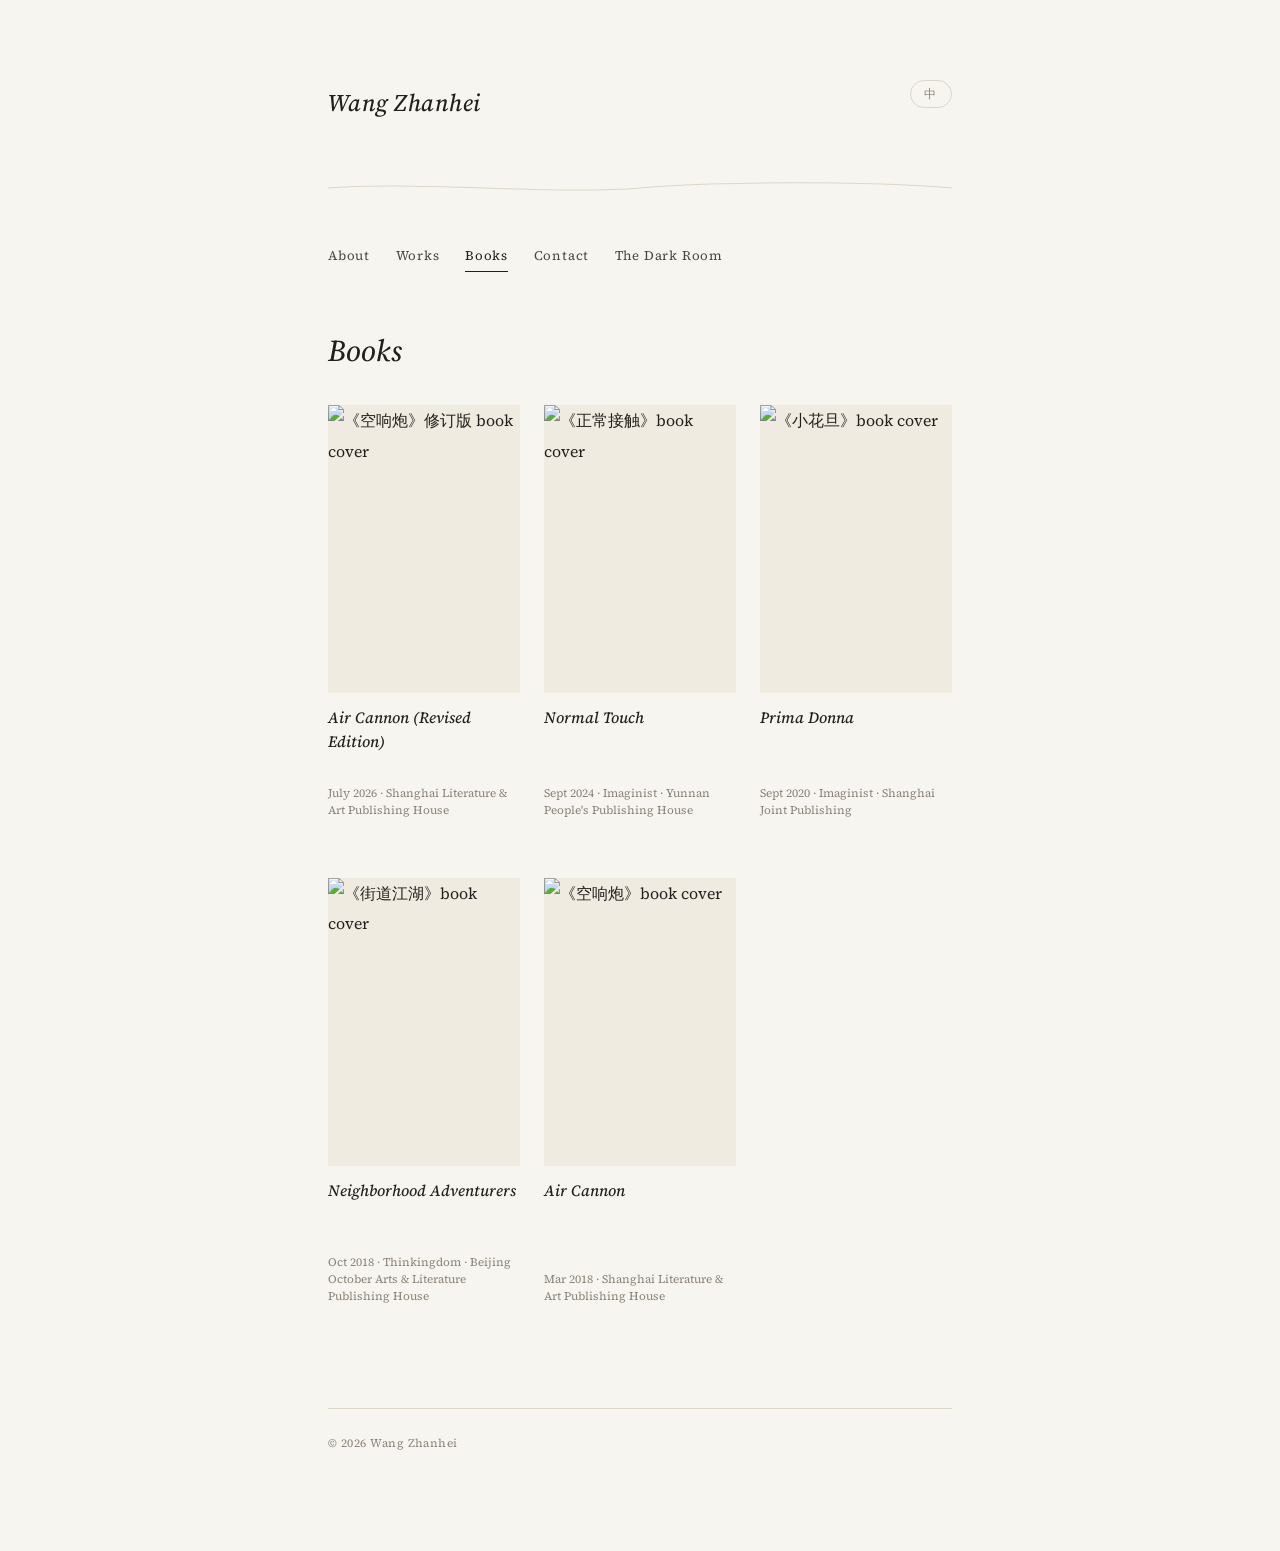
==== books.html @ 77643c08 "Add files via upload" ====
<!DOCTYPE html>
<html lang="en">
<head>
<meta charset="UTF-8">
<meta name="viewport" content="width=device-width, initial-scale=1.0">
<title>文集 · Books — 王占黑</title>
<meta name="description" content="王占黑已出版的小说集：空响炮、街道江湖、小花旦、正常接触。">
<link rel="stylesheet" href="style.css">
</head>
<body class="lang-en">
<div class="wrap">

  <header class="site-header">
    <h2 class="site-name"><a href="index.html"><span class="zh">王占黑</span><span class="en">Wang Zhanhei</span></a></h2>
    <button class="lang-toggle" type="button" aria-label="切换到中文">中</button>
  </header>

  <div class="ripple" aria-hidden="true">
    <svg viewBox="0 0 400 14" preserveAspectRatio="none" xmlns="http://www.w3.org/2000/svg">
      <path d="M0,7 C25,0 75,14 100,7 S175,0 200,7 S275,14 300,7 S375,0 400,7 M400,7 C425,0 475,14 500,7 S575,0 600,7 S675,14 700,7 S775,0 800,7" fill="none" stroke="currentColor" stroke-width="1"/>
    </svg>
  </div>

  <nav class="main-nav">
    <a href="index.html"><span class="zh">关于</span><span class="en">About</span></a>
    <a href="works.html"><span class="zh">作品</span><span class="en">Works</span></a>
    <a href="books.html" class="active"><span class="zh">文集</span><span class="en">Books</span></a>
    <a href="contact.html"><span class="zh">联系</span><span class="en">Contact</span></a>
    <a href="extra.html"><span class="zh">小黑屋</span><span class="en">The Dark Room</span></a>
  </nav>

  <main>
    <h1><span class="zh">文集</span><span class="en">Books</span></h1>

    <ul class="book-grid">
      <li class="book-card">
        <div class="book-cover"><img src="images/kongxiangpao-2026-hd.jpg" alt="《空响炮》修订版 book cover"></div>
        <p class="book-title">
          <span class="zh">《空响炮》（修订版）</span>
          <span class="en">Air Cannon (Revised Edition)</span>
        </p>
        <p class="book-meta">
          <span class="zh">2026年7月 · 上海文艺出版社</span>
          <span class="en">July 2026 · Shanghai Literature &amp; Art Publishing House</span>
        </p>
      </li>
      <li class="book-card">
        <div class="book-cover"><img src="images/zhengchangjiechu-2024-flat.png" alt="《正常接触》book cover"></div>
        <p class="book-title">
          <span class="zh">《正常接触》</span>
          <span class="en">Normal Touch</span>
        </p>
        <p class="book-meta">
          <span class="zh">2024年9月 · 理想国 · 云南人民出版社</span>
          <span class="en">Sept 2024 · Imaginist · Yunnan People's Publishing House</span>
        </p>
      </li>
      <li class="book-card">
        <div class="book-cover"><img src="images/xiaohuadan-2020.jpg" alt="《小花旦》book cover"></div>
        <p class="book-title">
          <span class="zh">《小花旦》</span>
          <span class="en">Prima Donna</span>
        </p>
        <p class="book-meta">
          <span class="zh">2020年9月 · 理想国 · 上海三联书店</span>
          <span class="en">Sept 2020 · Imaginist · Shanghai Joint Publishing</span>
        </p>
      </li>
      <li class="book-card">
        <div class="book-cover"><img src="images/jiedaojianghu-2018.jpg" alt="《街道江湖》book cover"></div>
        <p class="book-title">
          <span class="zh">《街道江湖》</span>
          <span class="en">Neighborhood Adventurers</span>
        </p>
        <p class="book-meta">
          <span class="zh">2018年10月 · 新经典 · 北京十月文艺出版社</span>
          <span class="en">Oct 2018 · Thinkingdom · Beijing October Arts &amp; Literature Publishing House</span>
        </p>
      </li>
      <li class="book-card">
        <div class="book-cover"><img src="images/kongxiangpao-2018.jpg" alt="《空响炮》book cover"></div>
        <p class="book-title">
          <span class="zh">《空响炮》</span>
          <span class="en">Air Cannon</span>
        </p>
        <p class="book-meta">
          <span class="zh">2018年3月 · 上海文艺出版社</span>
          <span class="en">Mar 2018 · Shanghai Literature &amp; Art Publishing House</span>
        </p>
      </li>
    </ul>
  </main>

  <footer class="site-footer">
    <span class="zh">© 2026 王占黑</span>
    <span class="en">© 2026 Wang Zhanhei</span>
  </footer>

</div>
<script src="script.js"></script>
</body>
</html>
---- style.css ----
/* ============================================================
   清水 — personal writer site
   Palette: paper #F7F5EF · ink #21201C · celadon #5C7A6E
   ============================================================ */

@import url('https://fonts.googleapis.com/css2?family=Newsreader:ital,wght@0,400;0,500;1,400&family=Noto+Serif+SC:wght@400;500;600&family=Source+Serif+4:ital,wght@0,400;1,400&family=Inter:wght@400;500&display=swap');

:root {
  --paper: #F7F5EF;
  --paper-deep: #EFEBE0;
  --ink: #21201C;
  --ink-soft: #4A4740;
  --stone: #8B8579;
  --rule: #DDD7C8;
  --celadon: #5C7A6E;
  --celadon-deep: #46594F;

  --serif-zh: 'Noto Serif SC', serif;
  --serif-en: 'Source Serif 4', serif;
  --display-zh: 'Noto Serif SC', serif;
  --display-en: 'Newsreader', serif;
  --sans: 'Inter', -apple-system, sans-serif;
}

* { box-sizing: border-box; }

html { scroll-behavior: smooth; }

body {
  margin: 0;
  background: var(--paper);
  color: var(--ink);
  font-family: var(--serif-zh);
  line-height: 1.9;
  -webkit-font-smoothing: antialiased;
  text-rendering: optimizeLegibility;
}

body :lang(en), body .en-text { font-family: var(--serif-en); }

::selection { background: var(--celadon); color: var(--paper); }

a {
  color: inherit;
  text-decoration: none;
}

/* ---------- language toggle logic ---------- */
.zh, .en { }
body.lang-zh .en { display: none; }
body.lang-en .zh { display: none; }
body.lang-en { font-family: var(--serif-en); }

/* ---------- layout shell ---------- */
.wrap {
  max-width: 680px;
  margin: 0 auto;
  padding: 5rem 1.75rem 6rem;
}

/* ---------- header ---------- */
.site-header {
  display: flex;
  justify-content: space-between;
  align-items: flex-start;
  margin-bottom: 3.25rem;
  gap: 1rem;
}

.site-name {
  font-family: var(--display-zh);
  font-size: 1.5rem;
  font-weight: 600;
  letter-spacing: 0.02em;
  margin: 0;
}
body.lang-en .site-name { font-family: var(--display-en); font-weight: 500; font-style: italic; }

.site-name a { display: inline-block; }

.lang-toggle {
  font-family: var(--sans);
  font-size: 0.72rem;
  letter-spacing: 0.08em;
  color: var(--stone);
  border: 1px solid var(--rule);
  border-radius: 999px;
  padding: 0.32rem 0.85rem;
  cursor: pointer;
  background: transparent;
  white-space: nowrap;
  transition: border-color 0.2s ease, color 0.2s ease;
}
.lang-toggle:hover { border-color: var(--celadon); color: var(--celadon-deep); }
.lang-toggle:focus-visible { outline: 2px solid var(--celadon); outline-offset: 2px; }

/* ---------- ripple divider — the signature element ---------- */
.ripple {
  width: 100%;
  height: 14px;
  margin: 0 0 3rem;
  overflow: hidden;
  color: var(--rule);
}
.ripple svg { display: block; width: 200%; height: 14px; animation: ripple-drift 16s linear infinite; }
@media (prefers-reduced-motion: reduce) { .ripple svg { animation: none; } }
@keyframes ripple-drift { from { transform: translateX(0); } to { transform: translateX(-50%); } }

/* ---------- nav ---------- */
nav.main-nav {
  display: flex;
  flex-wrap: wrap;
  gap: 1.6rem;
  margin-bottom: 3.5rem;
  font-family: var(--sans);
  font-size: 0.82rem;
  letter-spacing: 0.06em;
}
nav.main-nav a {
  color: var(--ink-soft);
  padding-bottom: 3px;
  border-bottom: 1px solid transparent;
  transition: border-color 0.2s ease, color 0.2s ease;
}
nav.main-nav a:hover,
nav.main-nav a:focus-visible { color: var(--celadon-deep); border-bottom-color: var(--celadon); }
nav.main-nav a.active { color: var(--ink); border-bottom-color: var(--ink); }

/* ---------- typography ---------- */
h1 {
  font-family: var(--display-zh);
  font-size: 1.9rem;
  font-weight: 600;
  line-height: 1.5;
  margin: 0 0 1.75rem;
}
body.lang-en h1 { font-family: var(--display-en); font-weight: 500; font-style: italic; }

p { margin: 0 0 1.4rem; font-size: 1.02rem; color: var(--ink); }
p.lede { color: var(--ink-soft); }

.section-title {
  font-family: var(--sans);
  font-size: 0.75rem;
  letter-spacing: 0.14em;
  text-transform: uppercase;
  color: var(--stone);
  margin: 3rem 0 1.4rem;
}
.section-title:first-of-type { margin-top: 0; }

/* ---------- works / essays list ---------- */
.entry-list { list-style: none; margin: 0; padding: 0; }
.entry {
  padding: 1.5rem 0;
  border-top: 1px solid var(--rule);
}
.entry:last-child { padding-bottom: 0; }
.entry-head {
  display: flex;
  justify-content: space-between;
  align-items: baseline;
  gap: 1rem;
  flex-wrap: wrap;
}
.entry-title {
  font-family: var(--display-zh);
  font-size: 1.15rem;
  font-weight: 600;
}
body.lang-en .entry-title { font-family: var(--display-en); font-weight: 500; font-style: italic; }
.entry-title a:hover, .entry-title a:focus-visible { color: var(--celadon-deep); }
.entry-meta {
  font-family: var(--sans);
  font-size: 0.75rem;
  letter-spacing: 0.05em;
  color: var(--stone);
  white-space: nowrap;
}
.entry-desc { margin-top: 0.5rem; color: var(--ink-soft); font-size: 0.97rem; }

/* ---------- about: headshot ---------- */
.headshot-wrap {
  margin: 0 0 2.5rem;
}
.headshot-wrap img {
  width: 100%;
  max-width: 320px;
  height: auto;
  display: block;
  border-radius: 2px;
}
.photo-credit {
  font-family: var(--sans);
  font-size: 0.7rem;
  letter-spacing: 0.04em;
  color: var(--stone);
  margin-top: 0.5rem;
}

/* ---------- books grid (文集) — uniform cover size, aligned text ---------- */
.book-grid {
  display: grid;
  grid-template-columns: repeat(auto-fill, minmax(150px, 1fr));
  gap: 2.25rem 1.5rem;
  list-style: none;
  margin: 0;
  padding: 0;
  align-items: stretch;
}
.book-card {
  display: flex;
  flex-direction: column;
  height: 100%;
}
.book-cover {
  width: 100%;
  aspect-ratio: 2 / 3;
  overflow: hidden;
  background: var(--paper-deep);
}
.book-card img {
  width: 100%;
  height: 100%;
  object-fit: cover;
  display: block;
}
.book-title {
  font-family: var(--display-zh);
  font-weight: 600;
  font-size: 0.98rem;
  line-height: 1.4;
  margin-top: 0.85rem;
  min-height: 2.75rem;
}
body.lang-en .book-title { font-family: var(--display-en); font-weight: 500; font-style: italic; }
.book-meta {
  font-family: var(--sans);
  font-size: 0.72rem;
  color: var(--stone);
  margin-top: auto;
  padding-top: 0.5rem;
  line-height: 1.5;
}

/* ---------- dark room (小黑屋) ---------- */
.dr-block {
  margin-bottom: 2.75rem;
  padding-bottom: 2.75rem;
  border-bottom: 1px solid var(--rule);
}
.dr-block:last-child { border-bottom: none; margin-bottom: 0; padding-bottom: 0; }
.dr-photo-grid {
  display: grid;
  grid-template-columns: repeat(auto-fill, minmax(130px, 1fr));
  gap: 0.85rem;
}
.dr-photo-grid .ph {
  aspect-ratio: 4 / 5;
  background: var(--paper-deep);
  border: 1px solid var(--rule);
  display: flex;
  align-items: center;
  justify-content: center;
  font-family: var(--sans);
  font-size: 0.68rem;
  color: var(--stone);
  text-align: center;
  padding: 0.5rem;
}
.guestbook-note {
  border: 1px solid var(--rule);
  padding: 1.5rem;
  font-family: var(--sans);
  font-size: 0.85rem;
  color: var(--stone);
  text-align: center;
}

/* ---------- guestbook form ---------- */
.gb-form { display: flex; flex-direction: column; gap: 1.25rem; max-width: 480px; }
.gb-field { display: flex; flex-direction: column; gap: 0.4rem; }
.gb-field label {
  font-family: var(--sans);
  font-size: 0.72rem;
  letter-spacing: 0.08em;
  text-transform: uppercase;
  color: var(--stone);
}
.gb-field input,
.gb-field textarea {
  font-family: var(--serif-zh);
  font-size: 0.98rem;
  color: var(--ink);
  background: transparent;
  border: none;
  border-bottom: 1px solid var(--rule);
  padding: 0.5rem 0.1rem;
  outline: none;
  transition: border-color 0.2s ease;
  resize: vertical;
}
body.lang-en .gb-field input,
body.lang-en .gb-field textarea { font-family: var(--serif-en); }
.gb-field input:focus,
.gb-field textarea:focus { border-color: var(--celadon); }
.gb-field textarea { min-height: 6rem; }
.gb-submit {
  align-self: flex-start;
  font-family: var(--sans);
  font-size: 0.78rem;
  letter-spacing: 0.08em;
  color: var(--ink);
  border: 1px solid var(--ink);
  border-radius: 999px;
  padding: 0.5rem 1.4rem;
  background: transparent;
  cursor: pointer;
  transition: background 0.2s ease, color 0.2s ease, border-color 0.2s ease;
}
.gb-submit:hover { background: var(--celadon); border-color: var(--celadon); color: var(--paper); }
.gb-submit:disabled { opacity: 0.5; cursor: default; }
.gb-status {
  font-family: var(--sans);
  font-size: 0.82rem;
  color: var(--celadon-deep);
  display: none;
}
.gb-status.show { display: block; }
.gb-status.error { color: #a3453b; }
.gb-hidden { position: absolute; left: -9999px; top: -9999px; }
.gb-hint {
  font-family: var(--sans);
  font-size: 0.72rem;
  color: var(--stone);
  margin-top: 0.75rem;
}

/* ---------- contact ---------- */
.contact-list { list-style: none; margin: 0; padding: 0; }
.contact-list li {
  padding: 1rem 0;
  border-top: 1px solid var(--rule);
  display: flex;
  justify-content: space-between;
  gap: 1rem;
  flex-wrap: wrap;
}
.contact-list li:last-child { border-bottom: 1px solid var(--rule); }
.contact-label {
  font-family: var(--sans);
  font-size: 0.75rem;
  letter-spacing: 0.08em;
  color: var(--stone);
  text-transform: uppercase;
}
.contact-value a { border-bottom: 1px solid var(--rule); transition: border-color 0.2s ease, color 0.2s ease; }
.contact-value a:hover, .contact-value a:focus-visible { color: var(--celadon-deep); border-color: var(--celadon); }

/* ---------- footer ---------- */
footer.site-footer {
  margin-top: 5rem;
  padding-top: 1.5rem;
  border-top: 1px solid var(--rule);
  font-family: var(--sans);
  font-size: 0.72rem;
  letter-spacing: 0.04em;
  color: var(--stone);
}

/* ---------- focus ---------- */
a:focus-visible { outline: 2px solid var(--celadon); outline-offset: 2px; border-radius: 2px; }

/* ---------- responsive ---------- */
@media (max-width: 540px) {
  .wrap { padding: 3.25rem 1.25rem 4rem; }
  .site-header { flex-direction: row; align-items: center; }
  h1 { font-size: 1.6rem; }
}
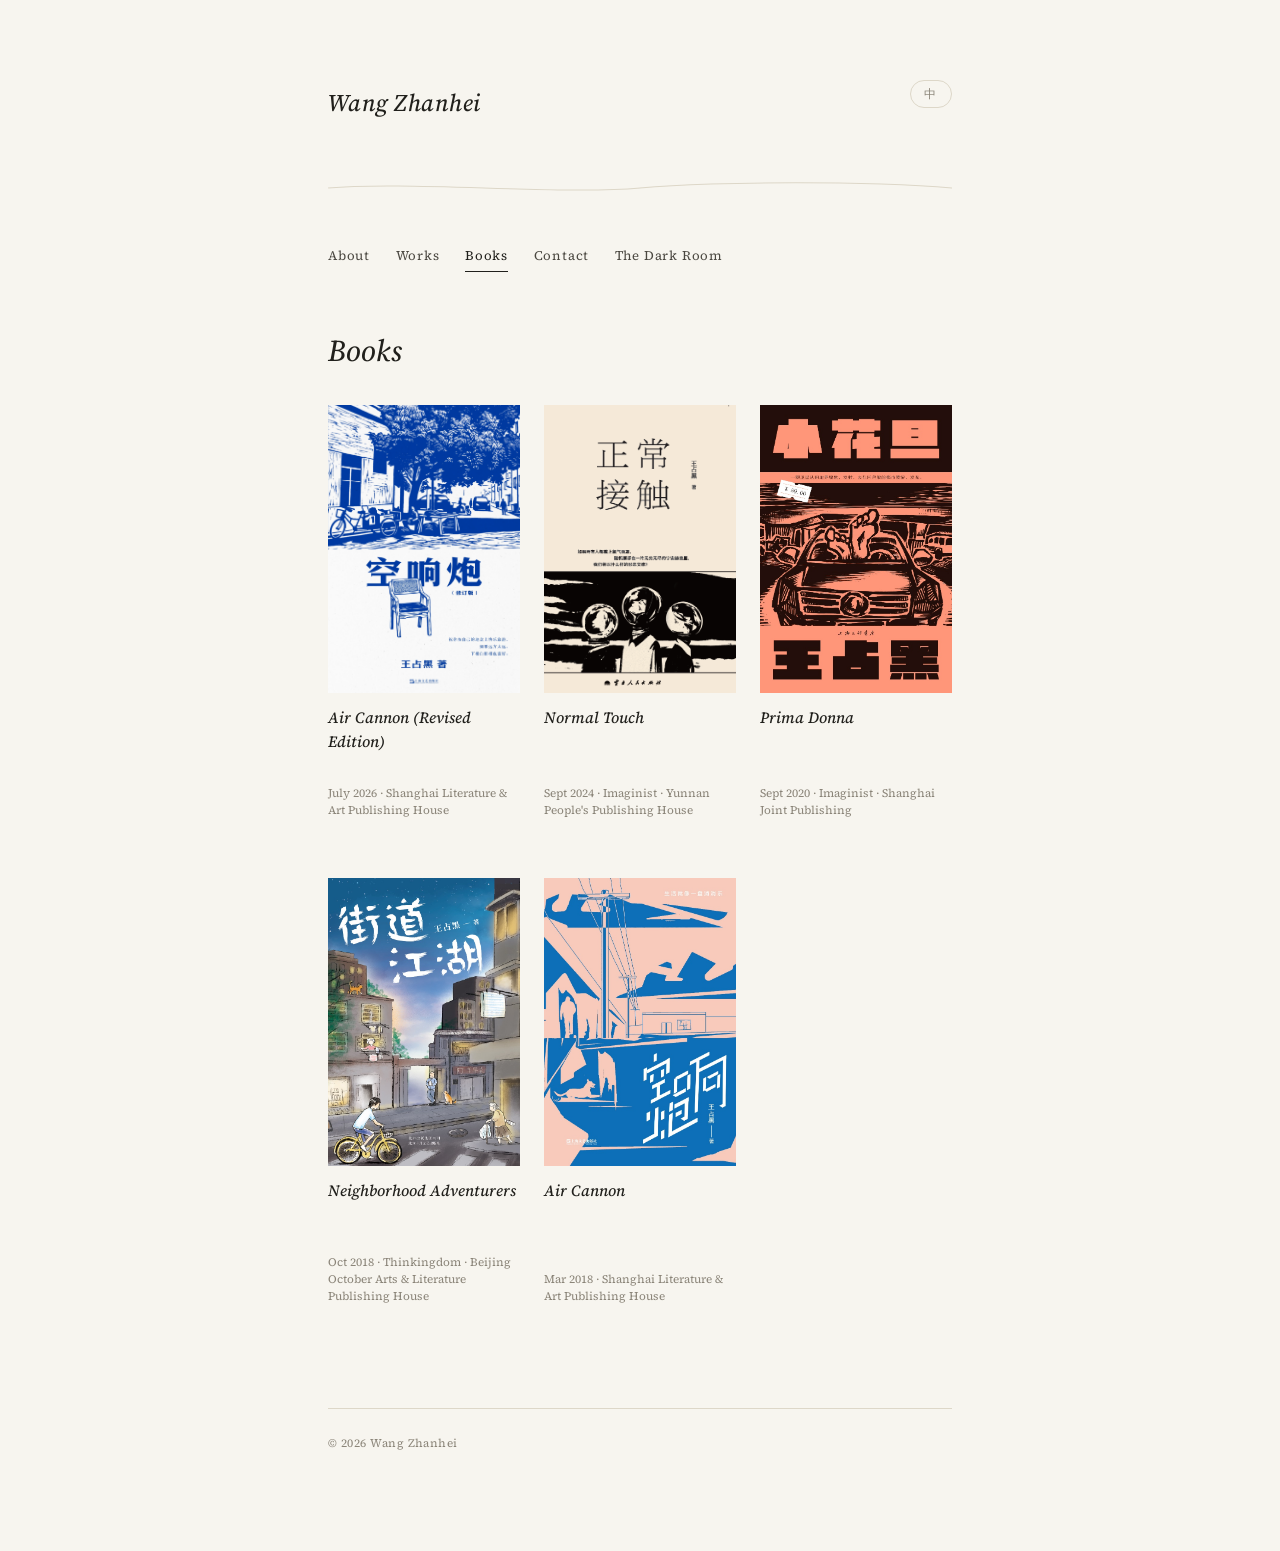
==== commit 0ca1d046: "Update book cover image paths in books.html" ====
--- a/books.html
+++ b/books.html
@@ -34,7 +34,7 @@
 
     <ul class="book-grid">
       <li class="book-card">
-        <div class="book-cover"><img src="images/kongxiangpao-2026-hd.jpg" alt="《空响炮》修订版 book cover"></div>
+        <div class="book-cover"><img src="kongxiangpao-2026-hd.jpg" alt="《空响炮》修订版 book cover"></div>
         <p class="book-title">
           <span class="zh">《空响炮》（修订版）</span>
           <span class="en">Air Cannon (Revised Edition)</span>
@@ -45,7 +45,7 @@
         </p>
       </li>
       <li class="book-card">
-        <div class="book-cover"><img src="images/zhengchangjiechu-2024-flat.png" alt="《正常接触》book cover"></div>
+        <div class="book-cover"><img src="zhengchangjiechu-2024-flat.png" alt="《正常接触》book cover"></div>
         <p class="book-title">
           <span class="zh">《正常接触》</span>
           <span class="en">Normal Touch</span>
@@ -56,7 +56,7 @@
         </p>
       </li>
       <li class="book-card">
-        <div class="book-cover"><img src="images/xiaohuadan-2020.jpg" alt="《小花旦》book cover"></div>
+        <div class="book-cover"><img src="xiaohuadan-2020.jpg" alt="《小花旦》book cover"></div>
         <p class="book-title">
           <span class="zh">《小花旦》</span>
           <span class="en">Prima Donna</span>
@@ -67,7 +67,7 @@
         </p>
       </li>
       <li class="book-card">
-        <div class="book-cover"><img src="images/jiedaojianghu-2018.jpg" alt="《街道江湖》book cover"></div>
+        <div class="book-cover"><img src="jiedaojianghu-2018.jpg" alt="《街道江湖》book cover"></div>
         <p class="book-title">
           <span class="zh">《街道江湖》</span>
           <span class="en">Neighborhood Adventurers</span>
@@ -78,7 +78,7 @@
         </p>
       </li>
       <li class="book-card">
-        <div class="book-cover"><img src="images/kongxiangpao-2018.jpg" alt="《空响炮》book cover"></div>
+        <div class="book-cover"><img src="kongxiangpao-2018.jpg" alt="《空响炮》book cover"></div>
         <p class="book-title">
           <span class="zh">《空响炮》</span>
           <span class="en">Air Cannon</span>
